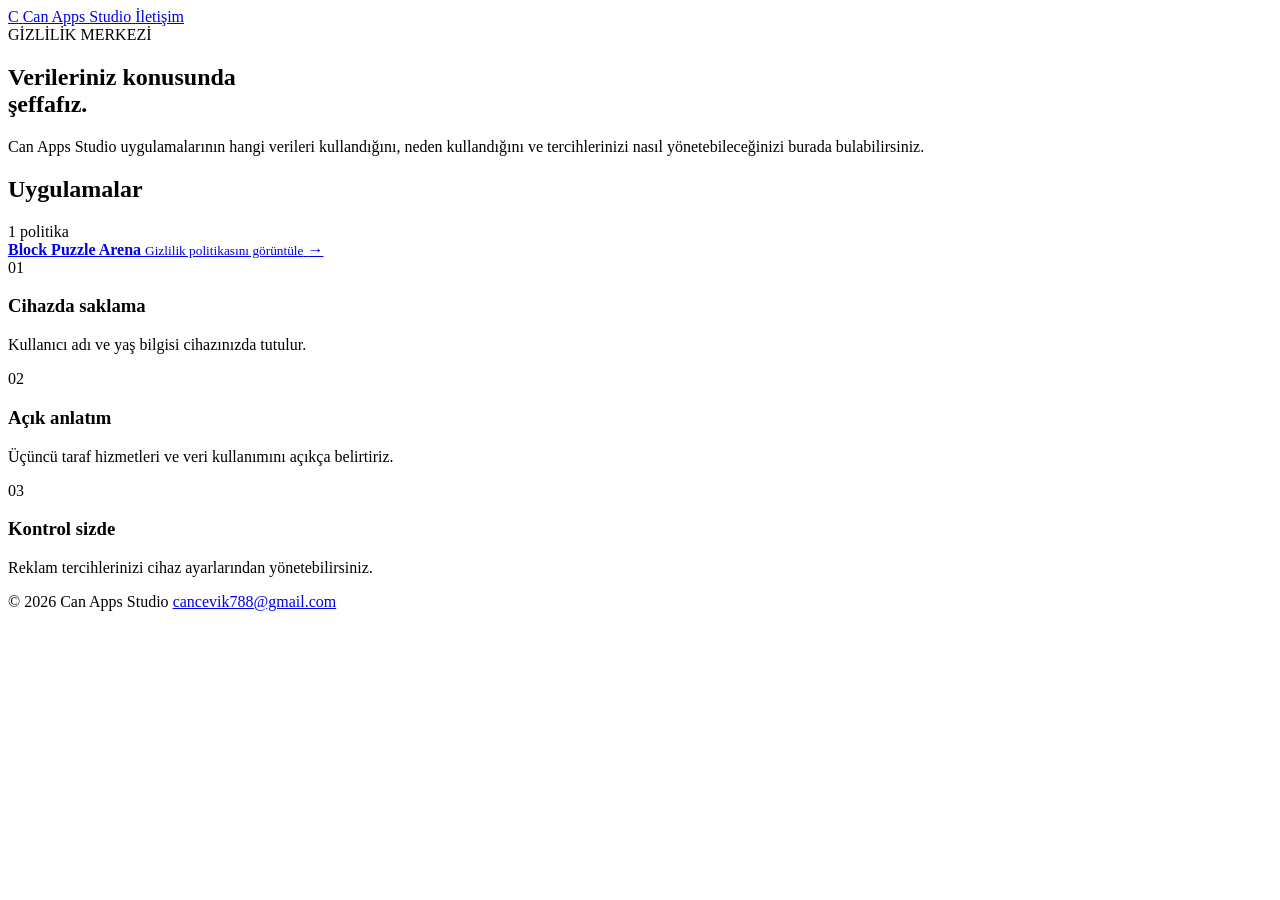
==== index.html @ 67c43f68 "Add index.html to privacy center" ====
<!doctype html>
<html lang="tr">
<head>
  <meta charset="utf-8">
  <meta name="viewport" content="width=device-width, initial-scale=1">
  <meta name="description" content="Can Apps Studio uygulamalarına ait gizlilik politikaları.">
  <link rel="icon" href="data:image/svg+xml,<svg xmlns=%22http://www.w3.org/2000/svg%22 viewBox=%220 0 64 64%22><rect width=%2264%22 height=%2264%22 rx=%2232%22 fill=%22%23183f34%22/><text x=%2232%22 y=%2243%22 text-anchor=%22middle%22 font-size=%2236%22 fill=%22%23e7ff68%22>C</text></svg>">
  <title>Gizlilik Merkezi — Can Apps Studio</title>
  <link rel="stylesheet" href="assets/style.css">
</head>
<body>
  <header class="site-header">
    <a class="brand" href="./" aria-label="Can Apps Studio ana sayfa">
      <span class="brand-mark" aria-hidden="true">C</span>
      <span>Can Apps Studio</span>
    </a>
    <a class="contact-link" href="mailto:cancevik788@gmail.com">İletişim</a>
  </header>

  <main>
    <section class="hero">
      <div class="eyebrow">GİZLİLİK MERKEZİ</div>
      <h1>Verileriniz konusunda<br><span>şeffafız.</span></h1>
      <p>Can Apps Studio uygulamalarının hangi verileri kullandığını, neden kullandığını ve tercihlerinizi nasıl yönetebileceğinizi burada bulabilirsiniz.</p>
    </section>

    <section class="apps" aria-labelledby="apps-title">
      <div class="section-heading">
        <h2 id="apps-title">Uygulamalar</h2>
        <span>1 politika</span>
      </div>
      <a class="app-card" href="block-puzzle-arena/">
        <span class="app-icon" aria-hidden="true"><i></i><i></i><i></i><i></i></span>
        <span class="app-copy">
          <strong>Block Puzzle Arena</strong>
          <small>Gizlilik politikasını görüntüle</small>
        </span>
        <span class="arrow" aria-hidden="true">→</span>
      </a>
    </section>

    <section class="trust-grid" aria-label="Gizlilik ilkeleri">
      <article><span>01</span><h3>Cihazda saklama</h3><p>Kullanıcı adı ve yaş bilgisi cihazınızda tutulur.</p></article>
      <article><span>02</span><h3>Açık anlatım</h3><p>Üçüncü taraf hizmetleri ve veri kullanımını açıkça belirtiriz.</p></article>
      <article><span>03</span><h3>Kontrol sizde</h3><p>Reklam tercihlerinizi cihaz ayarlarından yönetebilirsiniz.</p></article>
    </section>
  </main>

  <footer>
    <span>© 2026 Can Apps Studio</span>
    <a href="mailto:cancevik788@gmail.com">cancevik788@gmail.com</a>
  </footer>
</body>
</html>
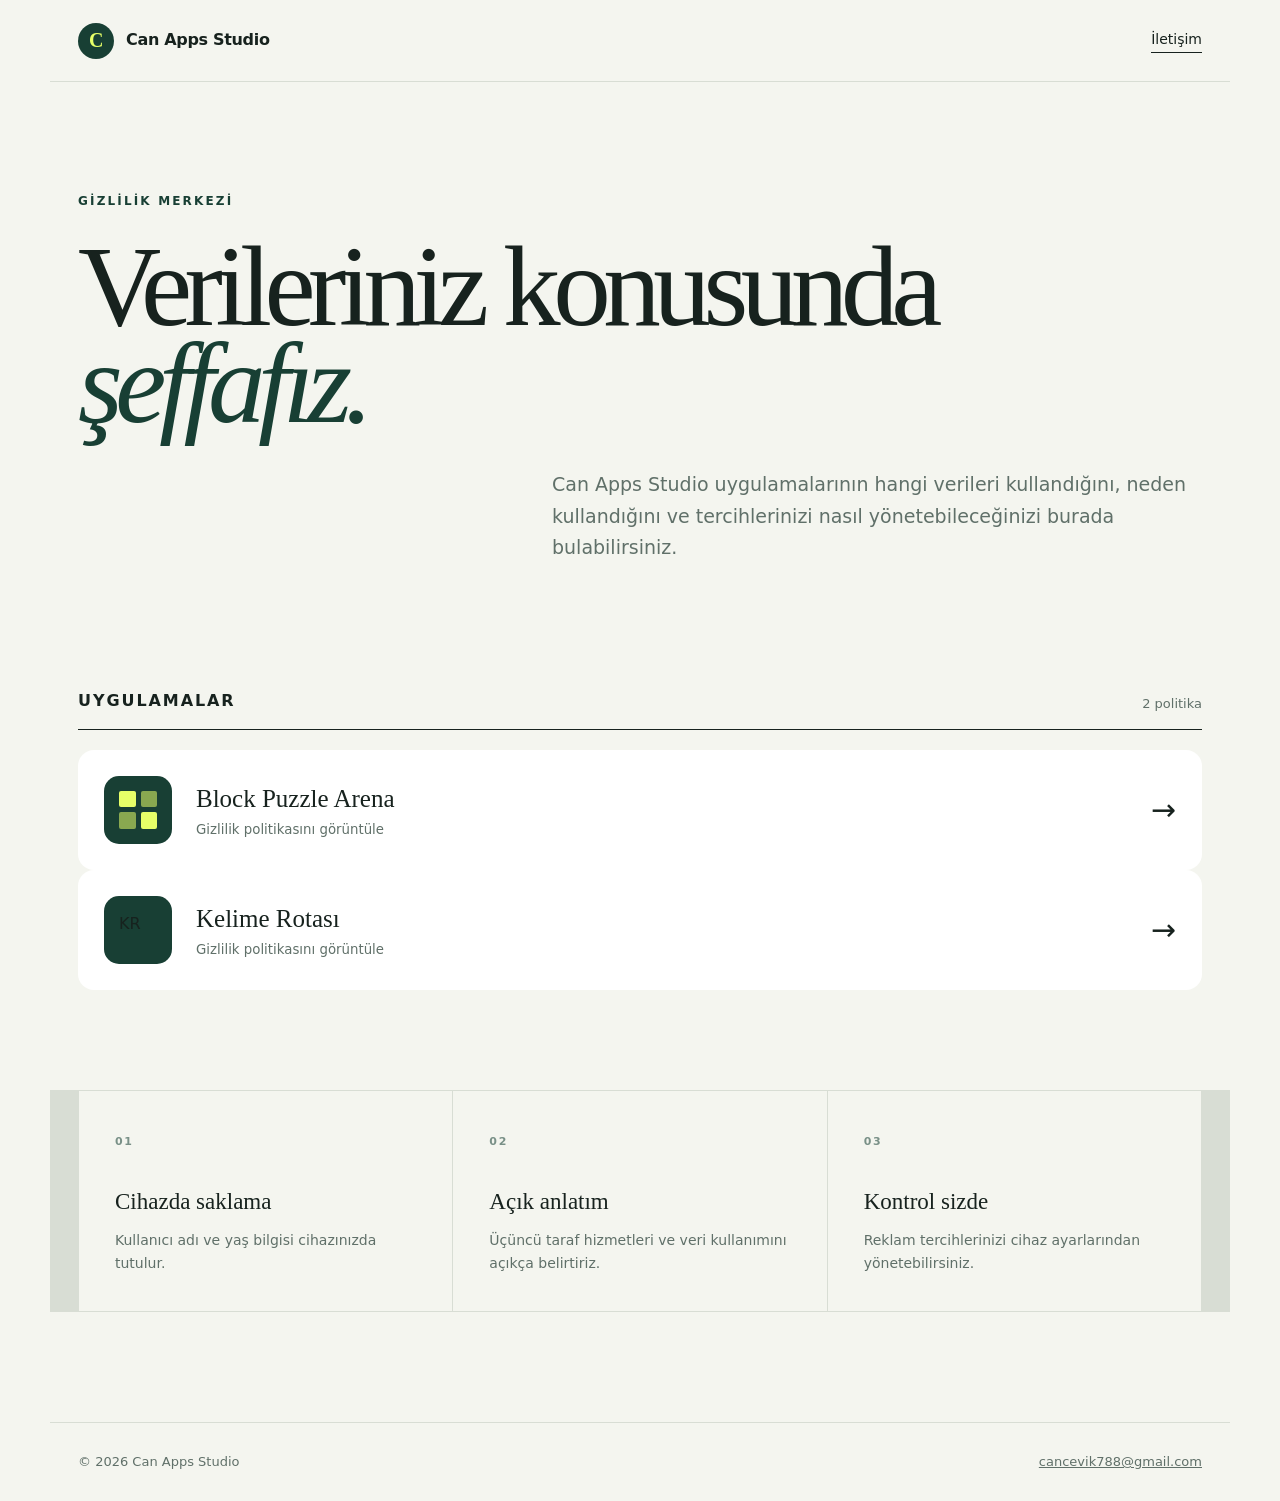
==== commit 9c4a2924: "List all apps in privacy center" ====
--- a/index.html
+++ b/index.html
@@ -27,12 +27,20 @@
     <section class="apps" aria-labelledby="apps-title">
       <div class="section-heading">
         <h2 id="apps-title">Uygulamalar</h2>
-        <span>1 politika</span>
+        <span>2 politika</span>
       </div>
       <a class="app-card" href="block-puzzle-arena/">
         <span class="app-icon" aria-hidden="true"><i></i><i></i><i></i><i></i></span>
         <span class="app-copy">
           <strong>Block Puzzle Arena</strong>
+          <small>Gizlilik politikasını görüntüle</small>
+        </span>
+        <span class="arrow" aria-hidden="true">→</span>
+      </a>
+      <a class="app-card" href="kelime-rotasi/">
+        <span class="app-icon app-icon-letters" aria-hidden="true">KR</span>
+        <span class="app-copy">
+          <strong>Kelime Rotası</strong>
           <small>Gizlilik politikasını görüntüle</small>
         </span>
         <span class="arrow" aria-hidden="true">→</span>
--- a/assets/style.css
+++ b/assets/style.css
@@ -0,0 +1,7 @@
+:root{--ink:#17221e;--muted:#607069;--paper:#f4f5ef;--card:#fff;--accent:#e7ff68;--line:#d8ddd4;--deep:#183f34;--serif:Georgia,'Times New Roman',serif;--sans:Inter,ui-sans-serif,system-ui,-apple-system,'Segoe UI',sans-serif}
+*{box-sizing:border-box}html{scroll-behavior:smooth}body{margin:0;background:var(--paper);color:var(--ink);font-family:var(--sans);line-height:1.65}.site-header{height:82px;max-width:1180px;margin:auto;padding:0 28px;display:flex;align-items:center;justify-content:space-between;border-bottom:1px solid var(--line)}.brand{display:flex;align-items:center;gap:12px;color:var(--ink);text-decoration:none;font-weight:750;letter-spacing:-.02em}.brand-mark{display:grid;place-items:center;width:36px;height:36px;border-radius:50%;background:var(--deep);color:var(--accent);font-family:var(--serif);font-size:20px}.contact-link,.back{color:var(--ink);text-decoration:none;border-bottom:1px solid var(--ink);font-size:14px}.hero{max-width:1180px;margin:auto;padding:110px 28px 90px}.eyebrow,.policy-kicker{font-size:12px;font-weight:800;letter-spacing:.18em;color:var(--deep)}.hero h1{font-family:var(--serif);font-size:clamp(58px,9vw,118px);font-weight:400;letter-spacing:-.065em;line-height:.84;margin:26px 0 38px}.hero h1 span{color:var(--deep);font-style:italic}.hero p{max-width:650px;margin:0 0 0 auto;font-size:19px;color:var(--muted)}.apps{max-width:1180px;margin:auto;padding:35px 28px 100px}.section-heading{display:flex;justify-content:space-between;align-items:end;border-bottom:1px solid var(--ink);padding-bottom:14px;margin-bottom:20px}.section-heading h2{font-size:16px;text-transform:uppercase;letter-spacing:.12em;margin:0}.section-heading span{color:var(--muted);font-size:13px}.app-card{display:flex;align-items:center;gap:24px;padding:26px;background:var(--card);color:var(--ink);text-decoration:none;border-radius:16px;transition:transform .2s,box-shadow .2s}.app-card:hover{transform:translateY(-3px);box-shadow:0 18px 50px #163b2d17}.app-icon{width:68px;height:68px;flex:none;border-radius:15px;background:var(--deep);padding:15px;display:grid;grid-template-columns:1fr 1fr;gap:5px}.app-icon i{display:block;background:var(--accent);border-radius:2px}.app-icon i:nth-child(2),.app-icon i:nth-child(3){opacity:.55}.app-copy{display:grid}.app-copy strong{font-family:var(--serif);font-size:25px;font-weight:500}.app-copy small{color:var(--muted)}.arrow{margin-left:auto;font-size:30px}.trust-grid{max-width:1180px;margin:0 auto 110px;padding:0 28px;display:grid;grid-template-columns:repeat(3,1fr);gap:1px;background:var(--line);border:1px solid var(--line)}.trust-grid article{background:var(--paper);padding:36px}.trust-grid span,.section-number{font-size:11px;font-weight:800;letter-spacing:.15em;color:#799087}.trust-grid h3{font-family:var(--serif);font-size:23px;font-weight:500;margin:30px 0 8px}.trust-grid p{font-size:14px;color:var(--muted);margin:0}footer{max-width:1180px;margin:auto;padding:28px;display:flex;justify-content:space-between;border-top:1px solid var(--line);font-size:13px;color:var(--muted)}footer a{color:inherit}
+.policy-layout{max-width:1180px;margin:auto;padding:72px 28px 120px;display:grid;grid-template-columns:310px 1fr;gap:100px}.policy-aside{position:sticky;top:30px;align-self:start}.policy-aside .back{display:inline-block;margin-bottom:70px}.policy-kicker{margin-bottom:16px}.policy-aside h1{font-family:var(--serif);font-size:50px;font-weight:400;line-height:.98;letter-spacing:-.04em;margin:0}.updated{font-size:13px;color:var(--muted);margin:28px 0 45px}.updated strong{color:var(--ink)}.policy-aside nav{display:grid;border-top:1px solid var(--line)}.policy-aside nav a{padding:10px 0;border-bottom:1px solid var(--line);color:var(--muted);text-decoration:none;font-size:13px}.policy-aside nav a:hover{color:var(--ink)}.policy-content{max-width:700px}.policy-content section{padding:0 0 70px;margin:0 0 70px;border-bottom:1px solid var(--line);scroll-margin-top:30px}.policy-content h2{font-family:var(--serif);font-size:40px;font-weight:400;letter-spacing:-.035em;line-height:1.1;margin:10px 0 26px}.policy-content h3{font-size:15px;margin:30px 0 8px}.policy-content p,.policy-content li{color:#4d5c56;font-size:16px}.policy-content a{color:var(--deep);text-decoration-thickness:1px;text-underline-offset:3px}.policy-content li+li{margin-top:8px}.notice{background:var(--deep);color:white;padding:28px 30px;border-radius:12px;margin-top:35px}.notice strong{color:var(--accent);font-size:12px;letter-spacing:.13em;text-transform:uppercase}.notice p{color:#e2ece7;margin:10px 0 0}.contact-box{display:grid;grid-template-columns:1fr auto;align-items:end;gap:40px;border:0!important;margin-bottom:0!important;padding:40px!important;background:var(--accent);border-radius:14px}.contact-box p{margin-bottom:0;color:#455148}.contact-box a{background:var(--deep);color:white;text-decoration:none;padding:15px 19px;border-radius:7px;font-size:14px;white-space:nowrap}.contact-box a span{color:var(--accent);margin-left:12px}
+@media(max-width:800px){.site-header{height:70px}.hero{padding-top:75px}.hero p{margin-left:0}.trust-grid{grid-template-columns:1fr}.policy-layout{grid-template-columns:1fr;gap:65px;padding-top:45px}.policy-aside{position:static}.policy-aside .back{margin-bottom:45px}.policy-aside nav{display:none}.contact-box{grid-template-columns:1fr}.contact-box a{white-space:normal}.policy-content h2{font-size:34px}}
+@media(max-width:480px){.hero h1{font-size:55px}.hero,.apps{padding-left:20px;padding-right:20px}.site-header{padding:0 20px}.app-card{padding:18px}.app-icon{width:54px;height:54px;padding:12px}.app-copy strong{font-size:20px}.trust-grid{margin-left:20px;margin-right:20px;padding:0}.policy-layout{padding-left:20px;padding-right:20px}.policy-aside h1{font-size:43px}.policy-content section{padding-bottom:50px;margin-bottom:50px}.contact-box{padding:28px!important}footer{padding:24px 20px;gap:20px;flex-direction:column}}
+@media(prefers-reduced-motion:reduce){html{scroll-behavior:auto}.app-card{transition:none}}
+
